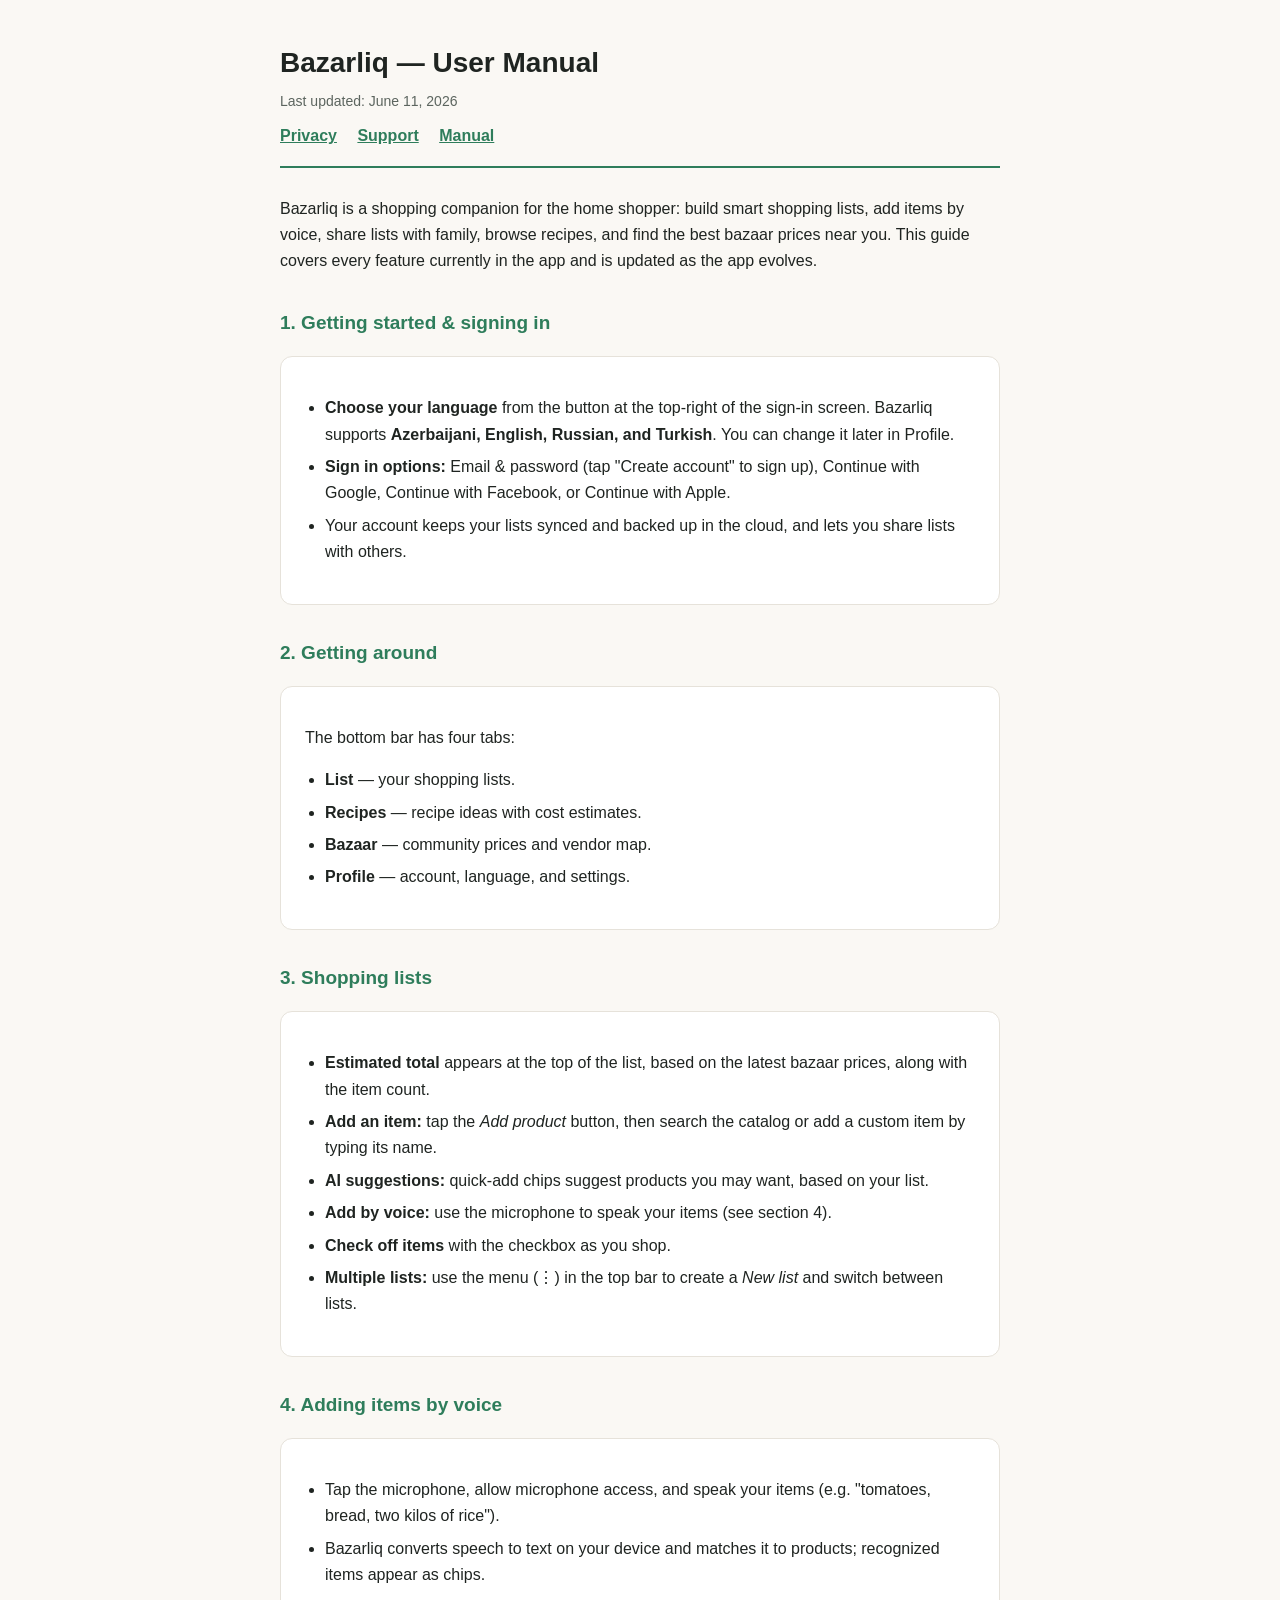
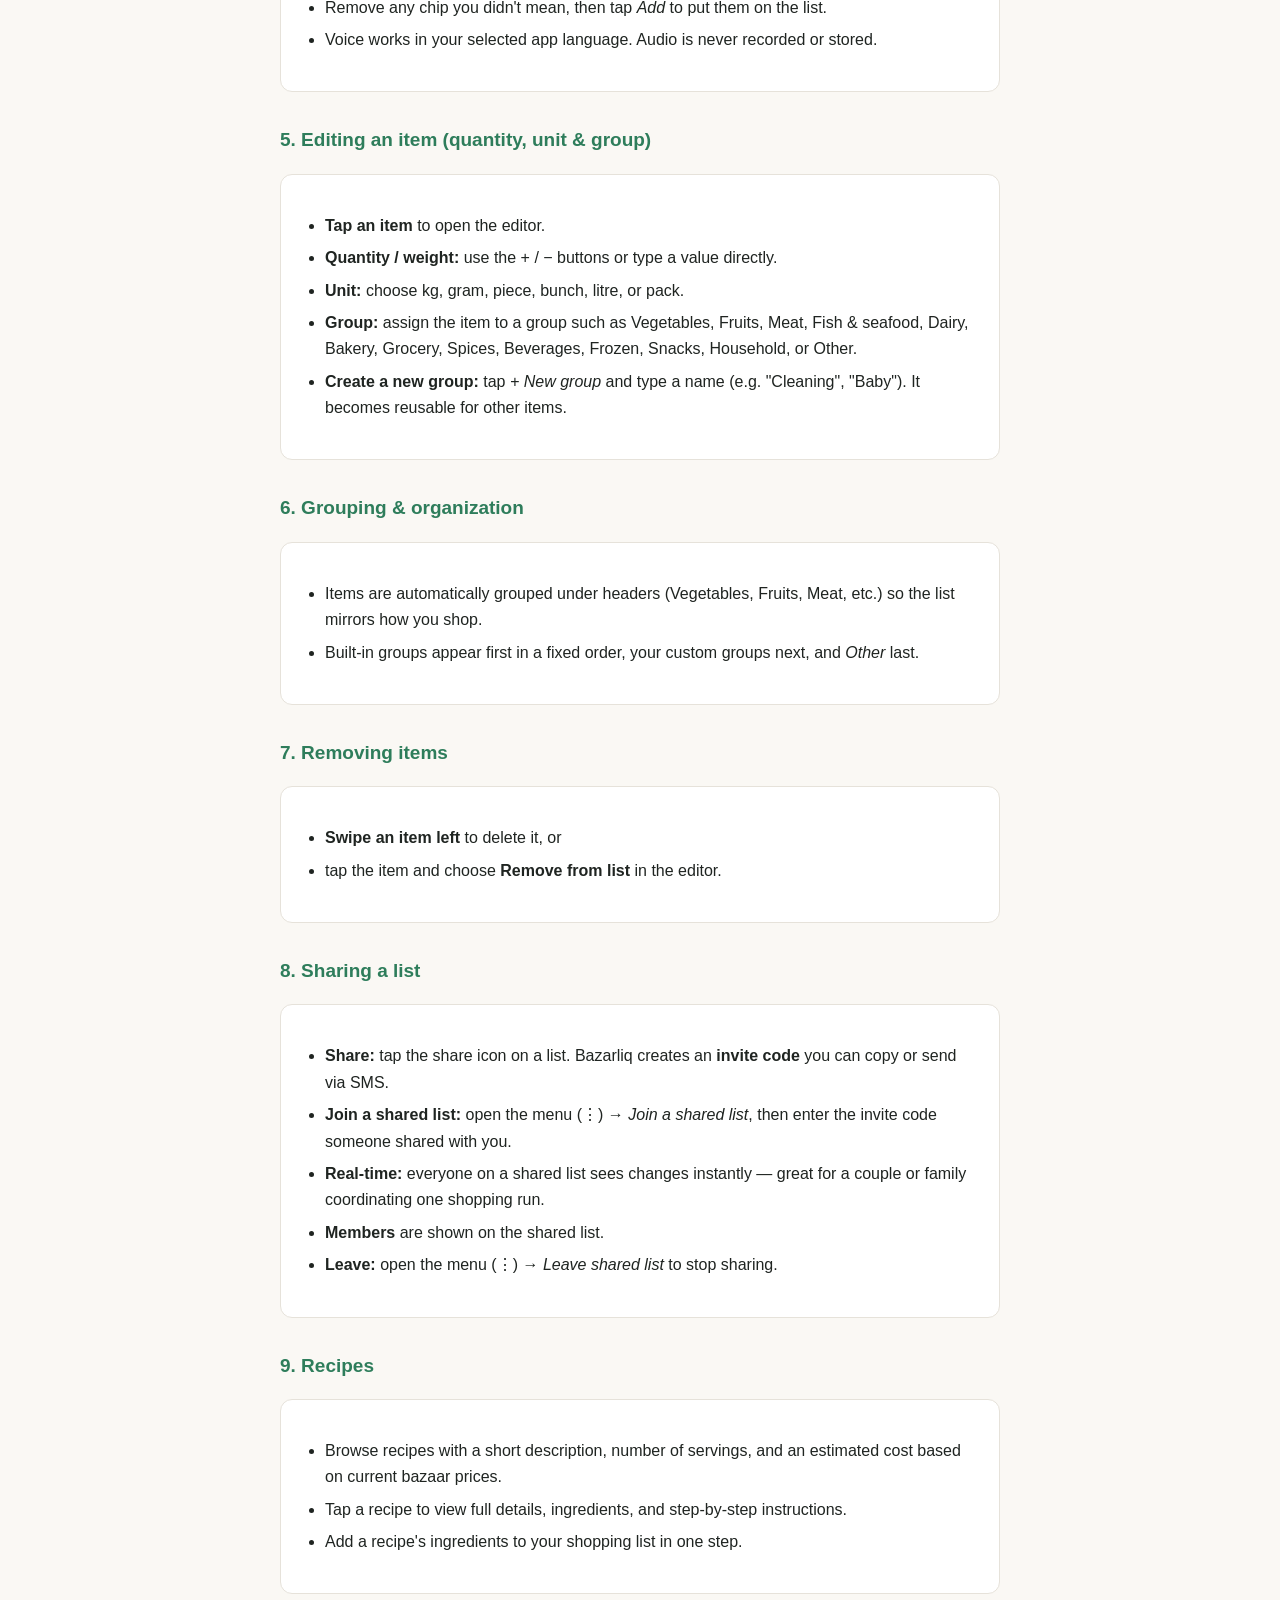
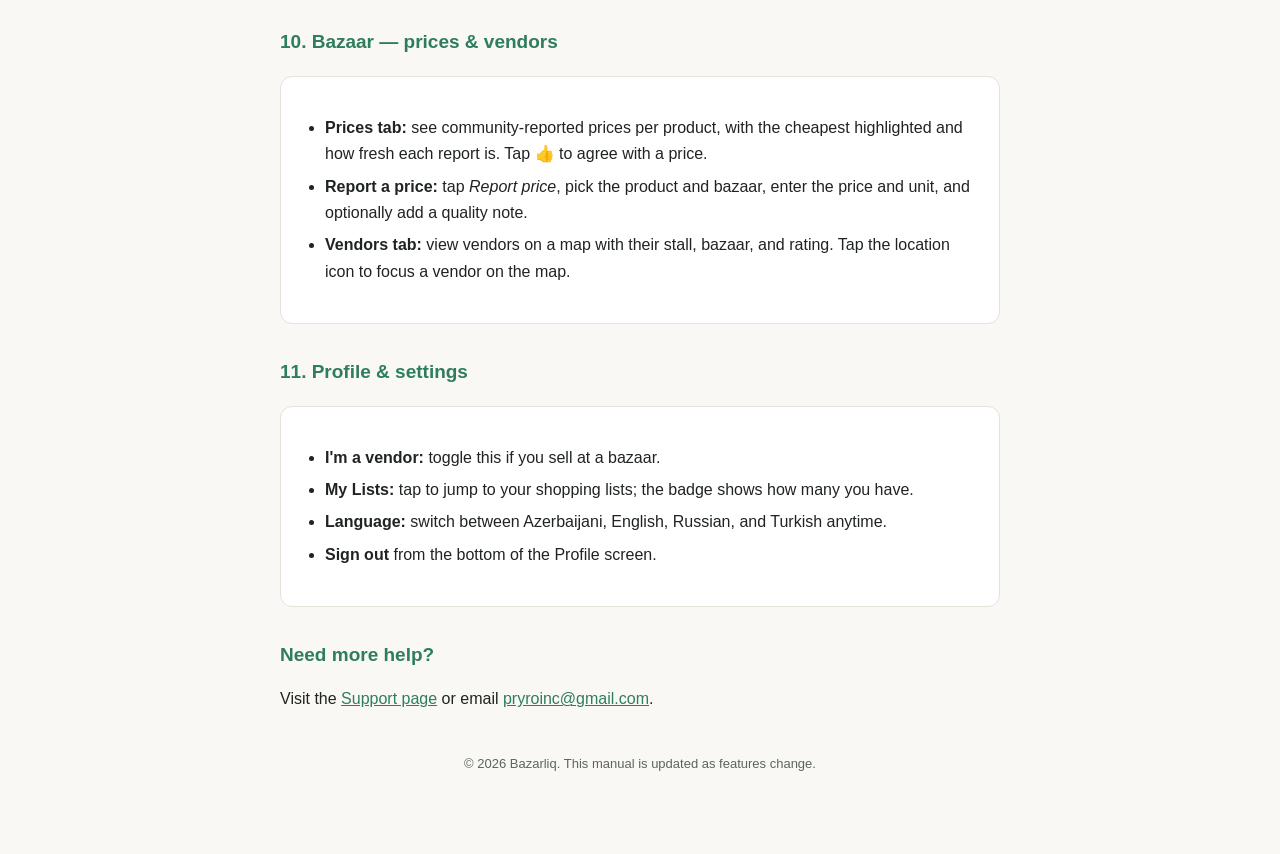
==== bazarliq/manual.html @ 854bcf1d "Add Bazarliq user manual and link from support/privacy/landing Co-authored-by: Cursor <cursoragent@c" ====
<!DOCTYPE html>
<html lang="en">
<head>
  <meta charset="utf-8" />
  <meta name="viewport" content="width=device-width, initial-scale=1" />
  <title>Bazarliq — User Manual</title>
  <link rel="stylesheet" href="../assets/style.css" />
</head>
<body>
  <div class="wrap">
    <header>
      <h1>Bazarliq — User Manual</h1>
      <div class="muted">Last updated: June 11, 2026</div>
      <div class="nav" style="margin-top:10px">
        <a href="privacy.html">Privacy</a>
        <a href="support.html">Support</a>
        <a href="manual.html">Manual</a>
      </div>
    </header>

    <p>
      Bazarliq is a shopping companion for the home shopper: build smart shopping
      lists, add items by voice, share lists with family, browse recipes, and find
      the best bazaar prices near you. This guide covers every feature currently in
      the app and is updated as the app evolves.
    </p>

    <h2>1. Getting started &amp; signing in</h2>
    <div class="card">
      <ul>
        <li><strong>Choose your language</strong> from the button at the top-right of the sign-in screen. Bazarliq supports <strong>Azerbaijani, English, Russian, and Turkish</strong>. You can change it later in Profile.</li>
        <li><strong>Sign in options:</strong> Email &amp; password (tap "Create account" to sign up), Continue with Google, Continue with Facebook, or Continue with Apple.</li>
        <li>Your account keeps your lists synced and backed up in the cloud, and lets you share lists with others.</li>
      </ul>
    </div>

    <h2>2. Getting around</h2>
    <div class="card">
      <p>The bottom bar has four tabs:</p>
      <ul>
        <li><strong>List</strong> — your shopping lists.</li>
        <li><strong>Recipes</strong> — recipe ideas with cost estimates.</li>
        <li><strong>Bazaar</strong> — community prices and vendor map.</li>
        <li><strong>Profile</strong> — account, language, and settings.</li>
      </ul>
    </div>

    <h2>3. Shopping lists</h2>
    <div class="card">
      <ul>
        <li><strong>Estimated total</strong> appears at the top of the list, based on the latest bazaar prices, along with the item count.</li>
        <li><strong>Add an item:</strong> tap the <em>Add product</em> button, then search the catalog or add a custom item by typing its name.</li>
        <li><strong>AI suggestions:</strong> quick-add chips suggest products you may want, based on your list.</li>
        <li><strong>Add by voice:</strong> use the microphone to speak your items (see section 4).</li>
        <li><strong>Check off items</strong> with the checkbox as you shop.</li>
        <li><strong>Multiple lists:</strong> use the menu (⋮) in the top bar to create a <em>New list</em> and switch between lists.</li>
      </ul>
    </div>

    <h2>4. Adding items by voice</h2>
    <div class="card">
      <ul>
        <li>Tap the microphone, allow microphone access, and speak your items (e.g. "tomatoes, bread, two kilos of rice").</li>
        <li>Bazarliq converts speech to text on your device and matches it to products; recognized items appear as chips.</li>
        <li>Remove any chip you didn't mean, then tap <em>Add</em> to put them on the list.</li>
        <li>Voice works in your selected app language. Audio is never recorded or stored.</li>
      </ul>
    </div>

    <h2>5. Editing an item (quantity, unit &amp; group)</h2>
    <div class="card">
      <ul>
        <li><strong>Tap an item</strong> to open the editor.</li>
        <li><strong>Quantity / weight:</strong> use the + / − buttons or type a value directly.</li>
        <li><strong>Unit:</strong> choose kg, gram, piece, bunch, litre, or pack.</li>
        <li><strong>Group:</strong> assign the item to a group such as Vegetables, Fruits, Meat, Fish &amp; seafood, Dairy, Bakery, Grocery, Spices, Beverages, Frozen, Snacks, Household, or Other.</li>
        <li><strong>Create a new group:</strong> tap <em>+ New group</em> and type a name (e.g. "Cleaning", "Baby"). It becomes reusable for other items.</li>
      </ul>
    </div>

    <h2>6. Grouping &amp; organization</h2>
    <div class="card">
      <ul>
        <li>Items are automatically grouped under headers (Vegetables, Fruits, Meat, etc.) so the list mirrors how you shop.</li>
        <li>Built-in groups appear first in a fixed order, your custom groups next, and <em>Other</em> last.</li>
      </ul>
    </div>

    <h2>7. Removing items</h2>
    <div class="card">
      <ul>
        <li><strong>Swipe an item left</strong> to delete it, or</li>
        <li>tap the item and choose <strong>Remove from list</strong> in the editor.</li>
      </ul>
    </div>

    <h2>8. Sharing a list</h2>
    <div class="card">
      <ul>
        <li><strong>Share:</strong> tap the share icon on a list. Bazarliq creates an <strong>invite code</strong> you can copy or send via SMS.</li>
        <li><strong>Join a shared list:</strong> open the menu (⋮) → <em>Join a shared list</em>, then enter the invite code someone shared with you.</li>
        <li><strong>Real-time:</strong> everyone on a shared list sees changes instantly — great for a couple or family coordinating one shopping run.</li>
        <li><strong>Members</strong> are shown on the shared list.</li>
        <li><strong>Leave:</strong> open the menu (⋮) → <em>Leave shared list</em> to stop sharing.</li>
      </ul>
    </div>

    <h2>9. Recipes</h2>
    <div class="card">
      <ul>
        <li>Browse recipes with a short description, number of servings, and an estimated cost based on current bazaar prices.</li>
        <li>Tap a recipe to view full details, ingredients, and step-by-step instructions.</li>
        <li>Add a recipe's ingredients to your shopping list in one step.</li>
      </ul>
    </div>

    <h2>10. Bazaar — prices &amp; vendors</h2>
    <div class="card">
      <ul>
        <li><strong>Prices tab:</strong> see community-reported prices per product, with the cheapest highlighted and how fresh each report is. Tap 👍 to agree with a price.</li>
        <li><strong>Report a price:</strong> tap <em>Report price</em>, pick the product and bazaar, enter the price and unit, and optionally add a quality note.</li>
        <li><strong>Vendors tab:</strong> view vendors on a map with their stall, bazaar, and rating. Tap the location icon to focus a vendor on the map.</li>
      </ul>
    </div>

    <h2>11. Profile &amp; settings</h2>
    <div class="card">
      <ul>
        <li><strong>I'm a vendor:</strong> toggle this if you sell at a bazaar.</li>
        <li><strong>My Lists:</strong> tap to jump to your shopping lists; the badge shows how many you have.</li>
        <li><strong>Language:</strong> switch between Azerbaijani, English, Russian, and Turkish anytime.</li>
        <li><strong>Sign out</strong> from the bottom of the Profile screen.</li>
      </ul>
    </div>

    <h2>Need more help?</h2>
    <p>
      Visit the <a href="support.html">Support page</a> or email
      <a href="mailto:pryroinc@gmail.com">pryroinc@gmail.com</a>.
    </p>

    <footer>
      &copy; 2026 Bazarliq. This manual is updated as features change.
    </footer>
  </div>
</body>
</html>
---- assets/style.css ----
:root {
  --bg: #faf8f4;
  --card: #ffffff;
  --text: #1f2421;
  --muted: #5c655f;
  --accent: #2e7d5b;
  --border: #e6e2da;
}
* { box-sizing: border-box; }
body {
  margin: 0;
  background: var(--bg);
  color: var(--text);
  font-family: -apple-system, BlinkMacSystemFont, "Segoe UI", Roboto, Helvetica, Arial, sans-serif;
  line-height: 1.65;
}
.wrap { max-width: 760px; margin: 0 auto; padding: 40px 20px 80px; }
header { border-bottom: 2px solid var(--accent); padding-bottom: 16px; margin-bottom: 28px; }
h1 { margin: 0 0 4px; font-size: 28px; }
h2 { margin-top: 32px; font-size: 19px; color: var(--accent); }
.muted { color: var(--muted); font-size: 14px; }
.card {
  background: var(--card);
  border: 1px solid var(--border);
  border-radius: 12px;
  padding: 22px 24px;
  margin-top: 18px;
}
ul { padding-left: 20px; }
li { margin: 6px 0; }
a { color: var(--accent); }
.nav a { margin-right: 16px; font-weight: 600; }
.applist { list-style: none; padding: 0; }
.applist li {
  background: var(--card);
  border: 1px solid var(--border);
  border-radius: 12px;
  padding: 16px 20px;
  margin-bottom: 12px;
}
code { background: #f0ece4; padding: 1px 6px; border-radius: 5px; font-size: 14px; }
footer { margin-top: 40px; font-size: 13px; color: var(--muted); text-align: center; }
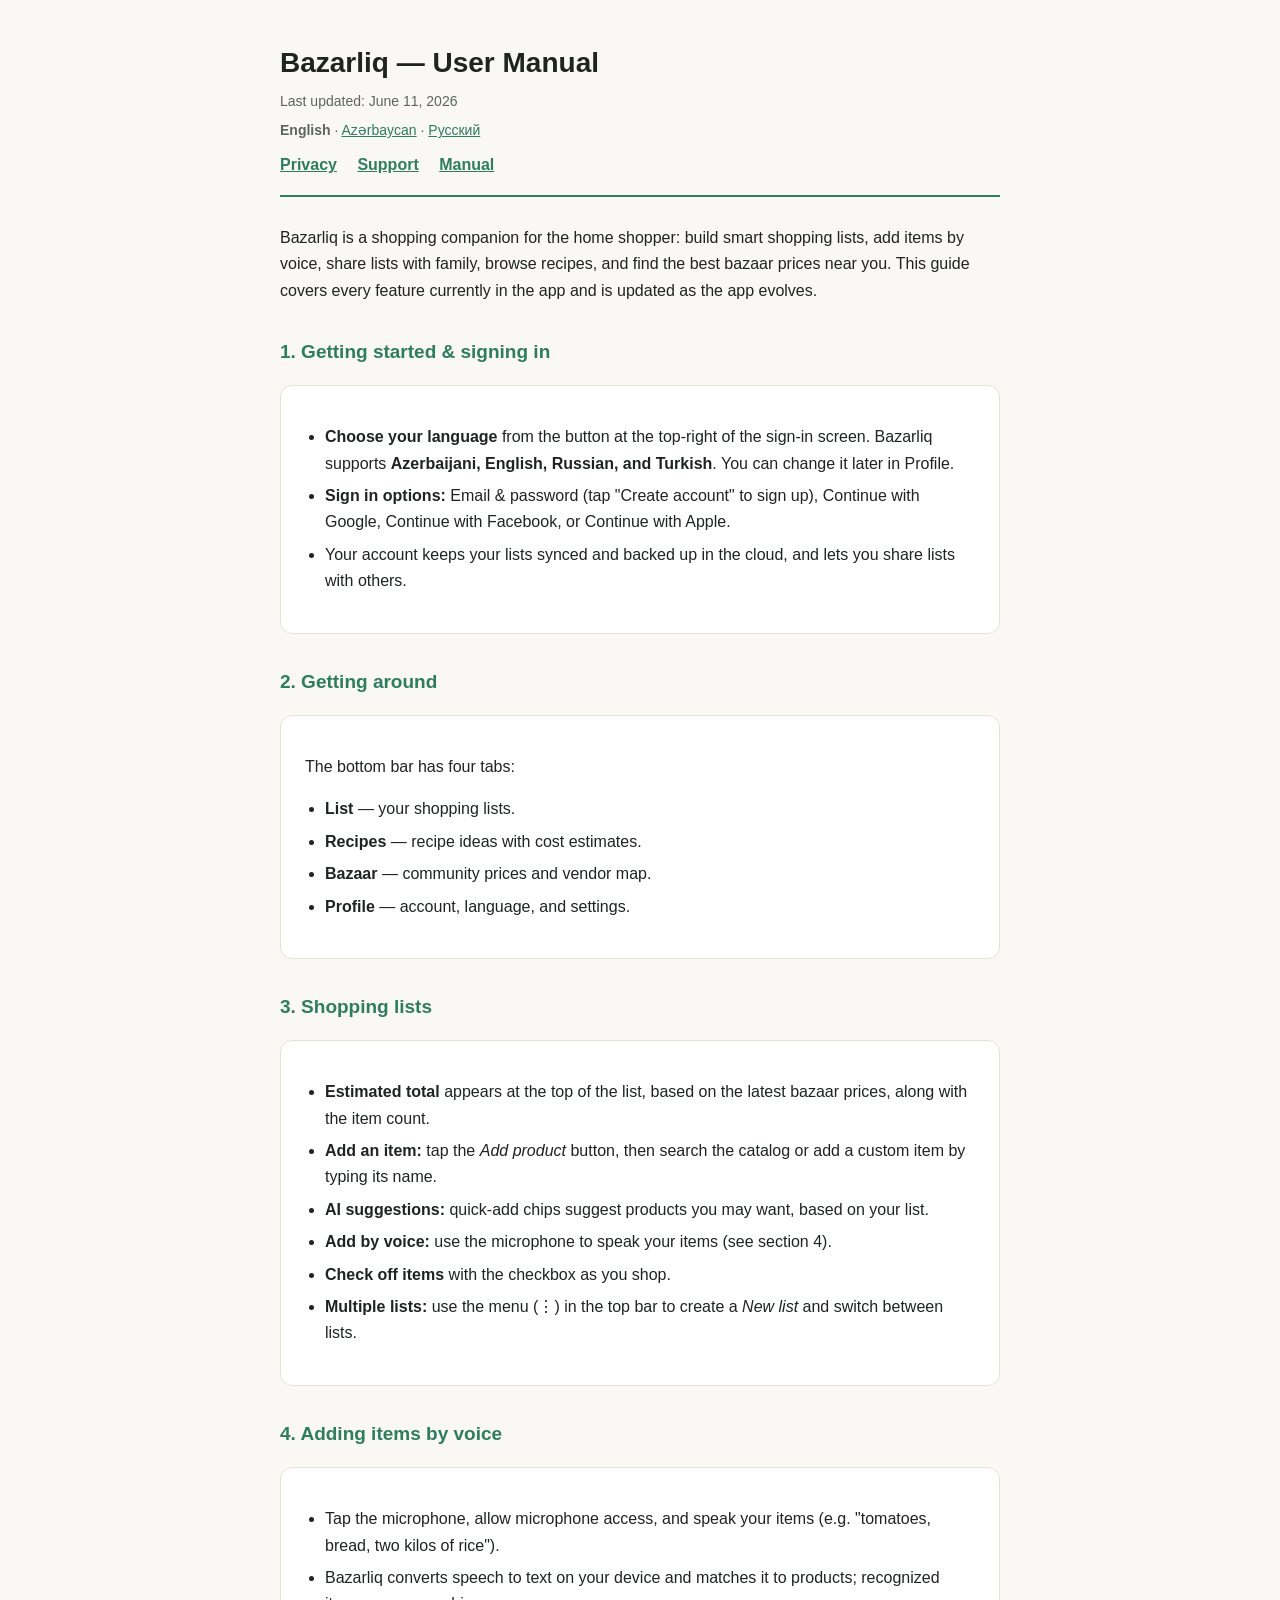
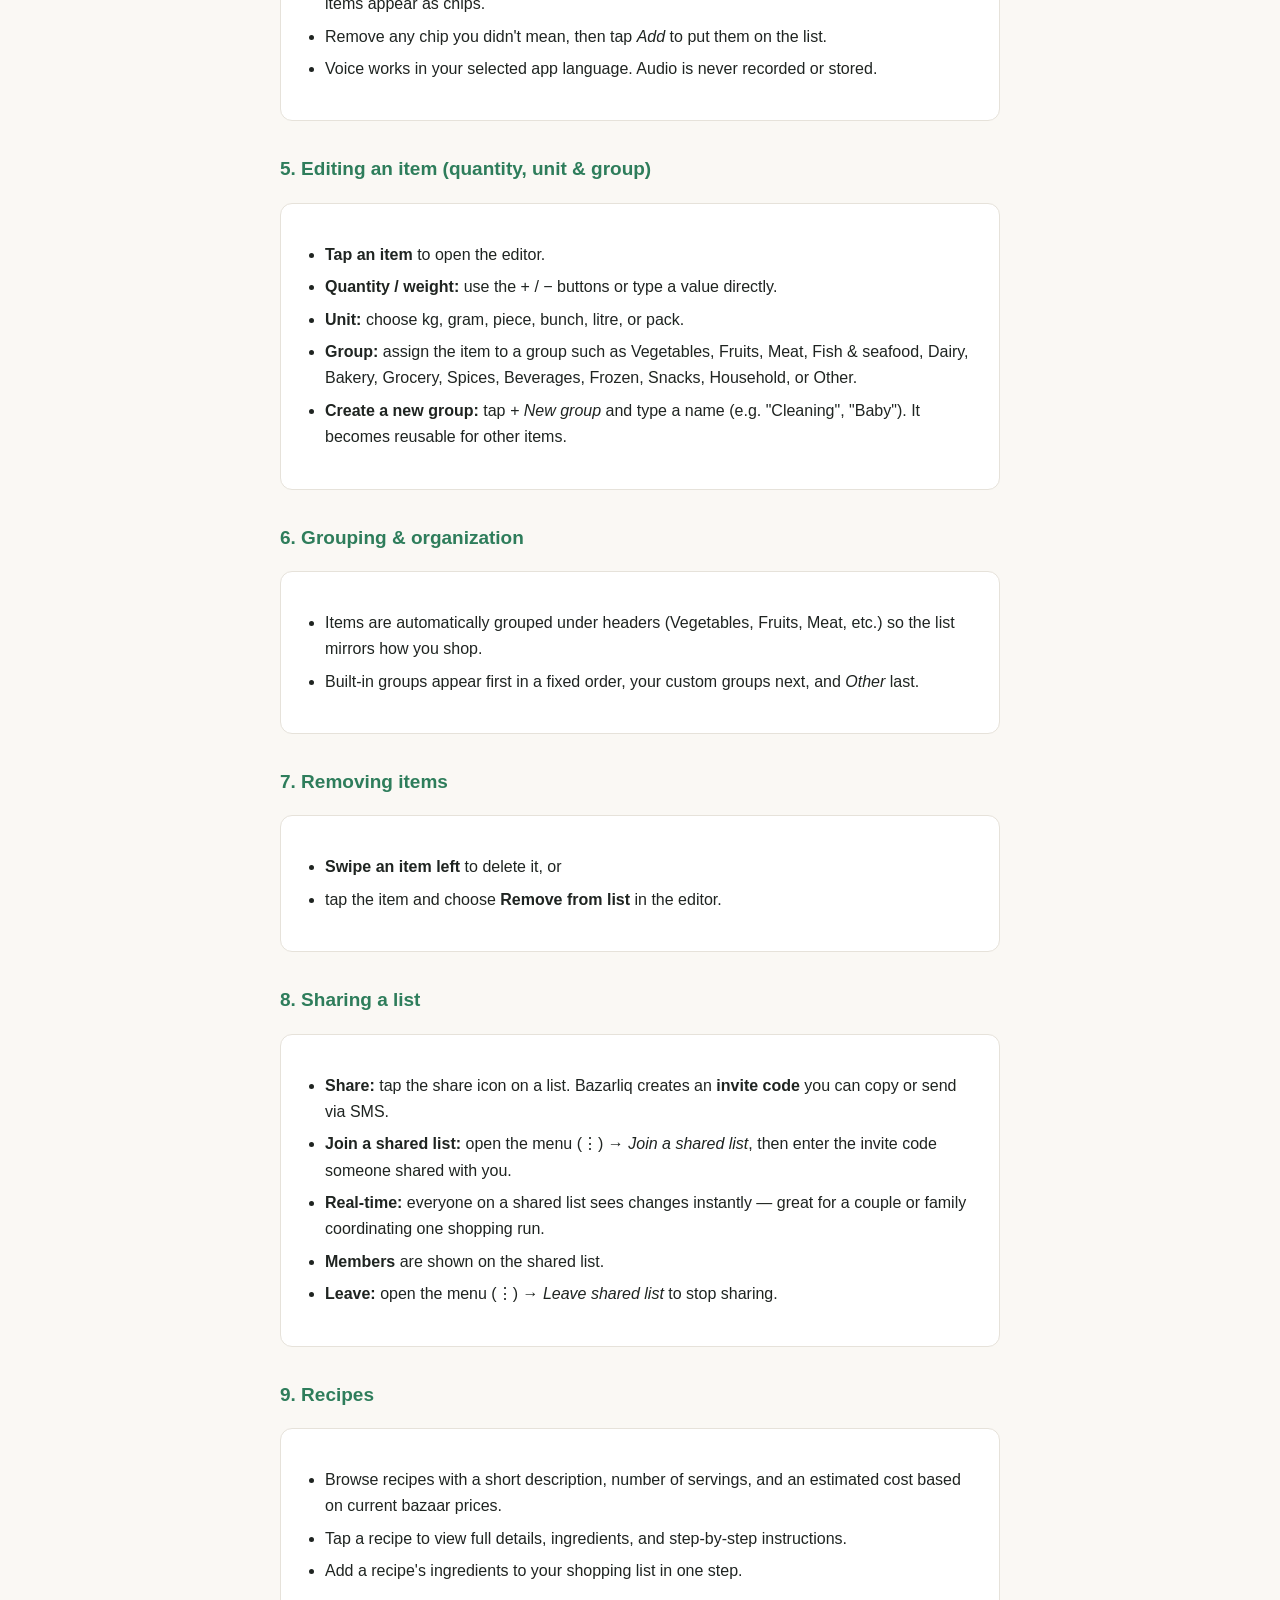
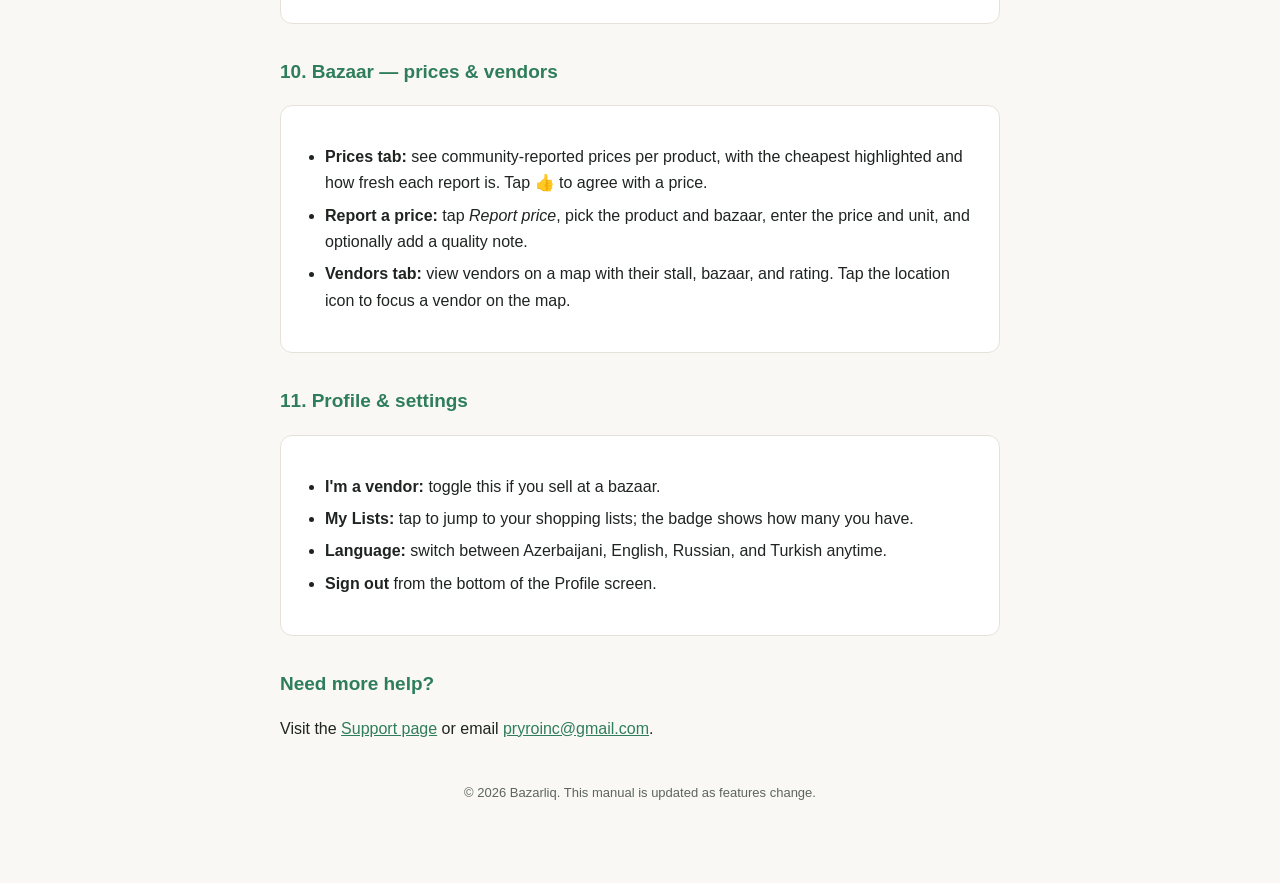
==== commit ce7fde36: "Add Azerbaijani and Russian user manual translations with language switcher Co-authored-by: Cursor <" ====
--- a/bazarliq/manual.html
+++ b/bazarliq/manual.html
@@ -11,6 +11,9 @@
     <header>
       <h1>Bazarliq — User Manual</h1>
       <div class="muted">Last updated: June 11, 2026</div>
+      <div class="muted" style="margin-top:6px">
+        <strong>English</strong> · <a href="manual.az.html">Azərbaycan</a> · <a href="manual.ru.html">Русский</a>
+      </div>
       <div class="nav" style="margin-top:10px">
         <a href="privacy.html">Privacy</a>
         <a href="support.html">Support</a>
